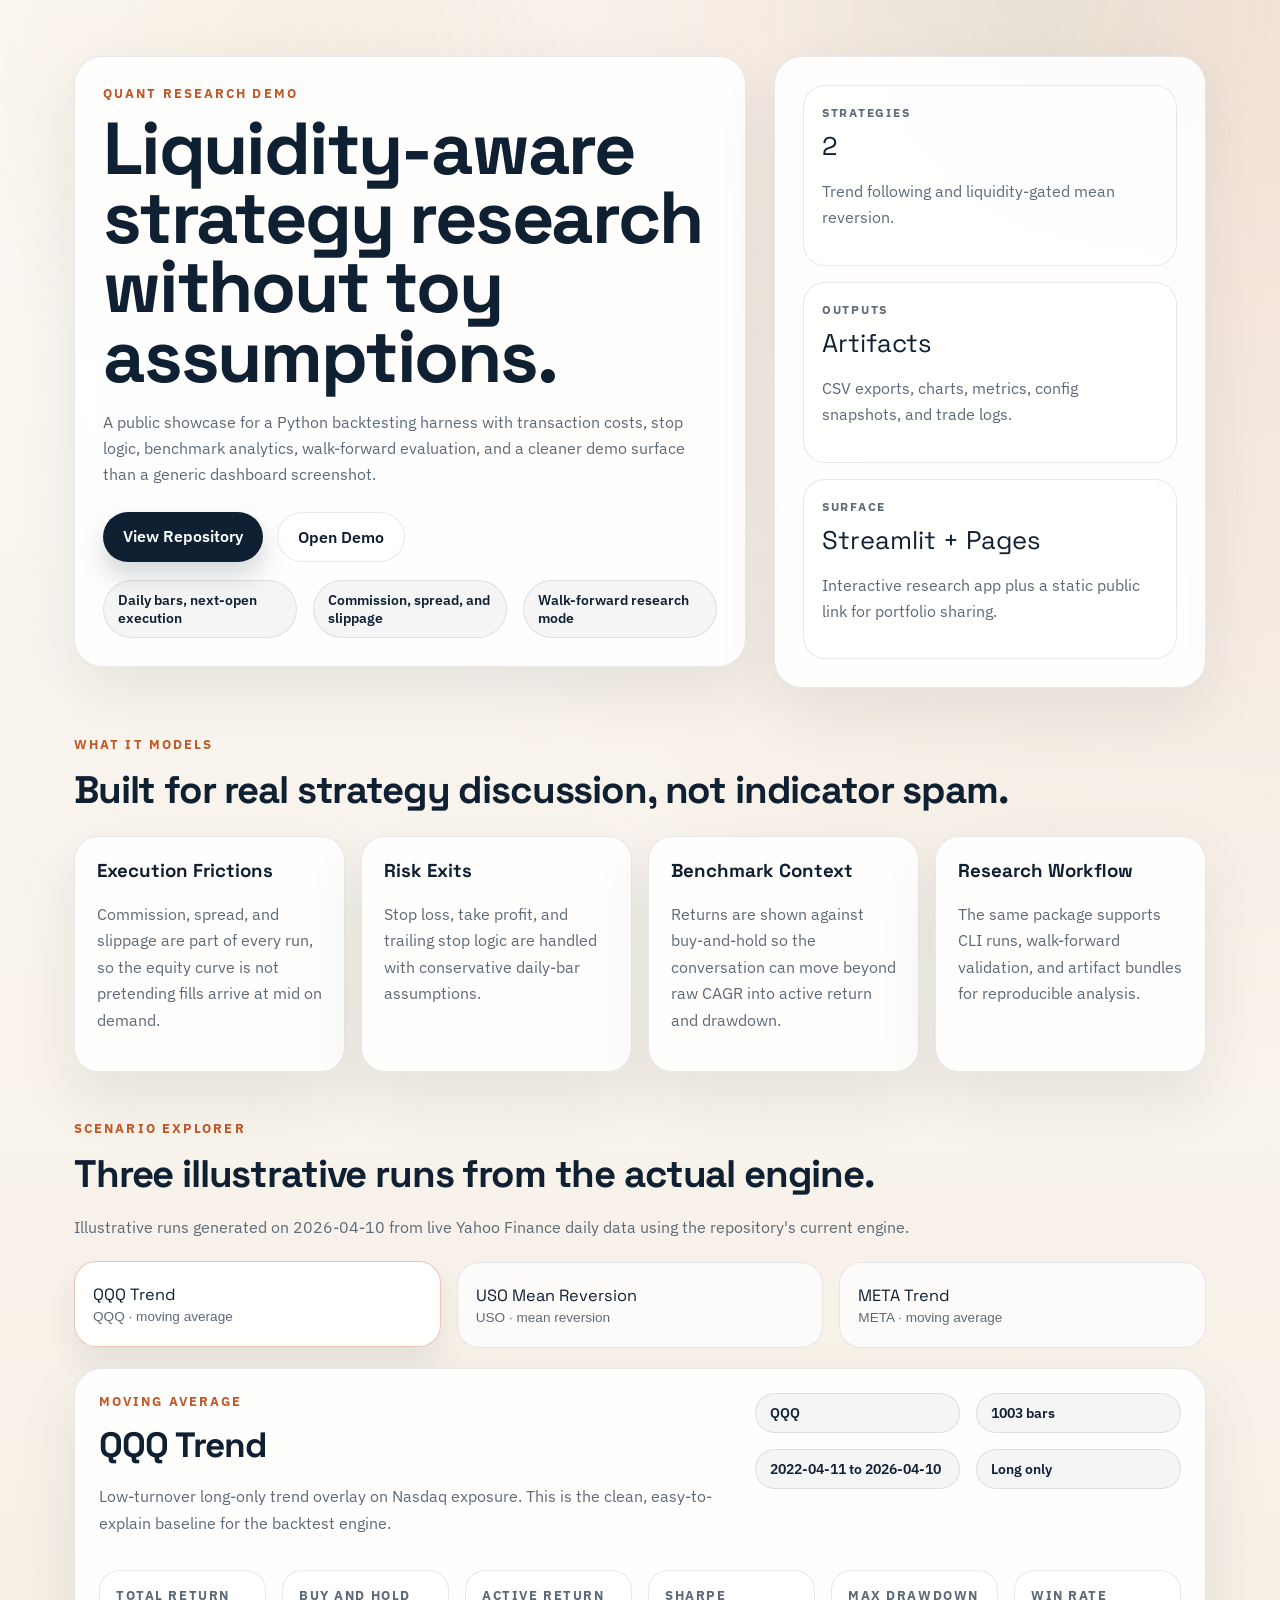
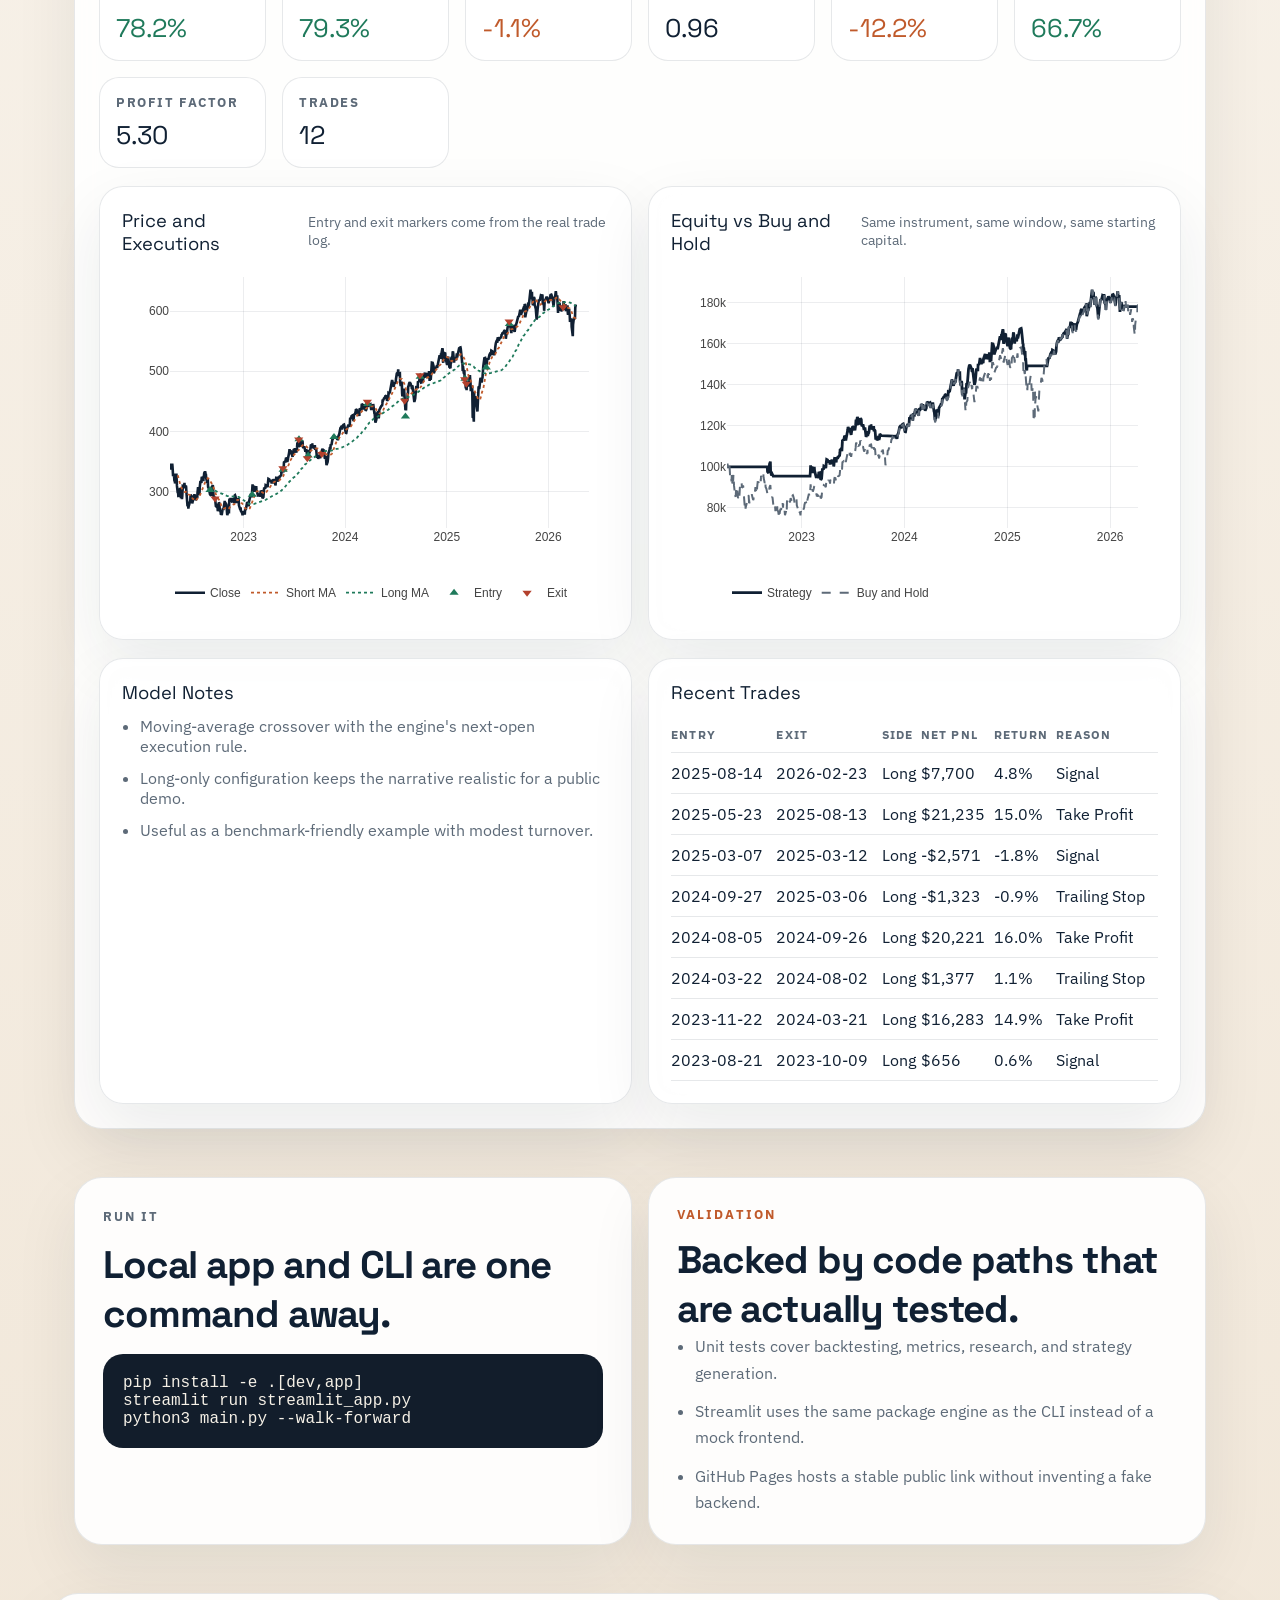
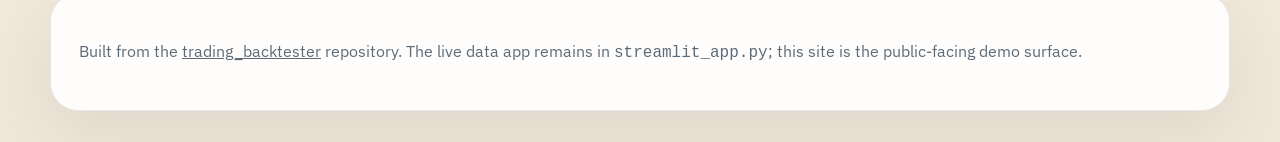
==== site/index.html @ 2414041f "Polish demo surfaces and add Pages site" ====
<!DOCTYPE html>
<html lang="en">
  <head>
    <meta charset="utf-8" />
    <meta name="viewport" content="width=device-width, initial-scale=1" />
    <title>Trading Backtester</title>
    <meta
      name="description"
      content="Liquidity-aware strategy backtesting with realistic frictions, benchmark analytics, and a polished public demo."
    />
    <link rel="preconnect" href="https://fonts.googleapis.com" />
    <link rel="preconnect" href="https://fonts.gstatic.com" crossorigin />
    <link
      href="https://fonts.googleapis.com/css2?family=IBM+Plex+Sans:wght@400;500;600&family=Space+Grotesk:wght@500;700&display=swap"
      rel="stylesheet"
    />
    <link rel="stylesheet" href="./styles.css" />
    <script defer src="https://cdn.plot.ly/plotly-2.35.2.min.js"></script>
    <script defer src="./app.js"></script>
  </head>
  <body>
    <div class="page-glow"></div>
    <header class="shell hero">
      <div class="hero-copy">
        <p class="eyebrow">Quant Research Demo</p>
        <h1>Liquidity-aware strategy research without toy assumptions.</h1>
        <p class="lede">
          A public showcase for a Python backtesting harness with transaction costs,
          stop logic, benchmark analytics, walk-forward evaluation, and a cleaner
          demo surface than a generic dashboard screenshot.
        </p>
        <div class="hero-actions">
          <a
            class="button primary"
            href="https://github.com/astew24/trading_backtester"
            target="_blank"
            rel="noreferrer"
            >View Repository</a
          >
          <a class="button secondary" href="#demo">Open Demo</a>
        </div>
        <div class="signal-strip">
          <span>Daily bars, next-open execution</span>
          <span>Commission, spread, and slippage</span>
          <span>Walk-forward research mode</span>
        </div>
      </div>
      <aside class="hero-panel">
        <div class="stat-tile">
          <div class="stat-label">Strategies</div>
          <div class="stat-value">2</div>
          <p>Trend following and liquidity-gated mean reversion.</p>
        </div>
        <div class="stat-tile">
          <div class="stat-label">Outputs</div>
          <div class="stat-value">Artifacts</div>
          <p>CSV exports, charts, metrics, config snapshots, and trade logs.</p>
        </div>
        <div class="stat-tile">
          <div class="stat-label">Surface</div>
          <div class="stat-value">Streamlit + Pages</div>
          <p>Interactive research app plus a static public link for portfolio sharing.</p>
        </div>
      </aside>
    </header>

    <main class="shell">
      <section class="section">
        <div class="section-head">
          <p class="eyebrow">What It Models</p>
          <h2>Built for real strategy discussion, not indicator spam.</h2>
        </div>
        <div class="feature-grid">
          <article class="feature-card">
            <h3>Execution Frictions</h3>
            <p>
              Commission, spread, and slippage are part of every run, so the equity
              curve is not pretending fills arrive at mid on demand.
            </p>
          </article>
          <article class="feature-card">
            <h3>Risk Exits</h3>
            <p>
              Stop loss, take profit, and trailing stop logic are handled with
              conservative daily-bar assumptions.
            </p>
          </article>
          <article class="feature-card">
            <h3>Benchmark Context</h3>
            <p>
              Returns are shown against buy-and-hold so the conversation can move
              beyond raw CAGR into active return and drawdown.
            </p>
          </article>
          <article class="feature-card">
            <h3>Research Workflow</h3>
            <p>
              The same package supports CLI runs, walk-forward validation, and
              artifact bundles for reproducible analysis.
            </p>
          </article>
        </div>
      </section>

      <section class="section" id="demo">
        <div class="section-head">
          <p class="eyebrow">Scenario Explorer</p>
          <h2>Three illustrative runs from the actual engine.</h2>
          <p class="section-copy" id="generated-at">Loading scenario data...</p>
        </div>

        <div class="scenario-buttons" id="scenario-buttons"></div>

        <div class="scenario-shell">
          <div class="scenario-summary">
            <div>
              <p class="overline" id="scenario-strategy"></p>
              <h3 id="scenario-title"></h3>
              <p id="scenario-description"></p>
            </div>
            <div class="chip-row" id="scenario-chips"></div>
          </div>

          <div class="metrics-grid" id="metrics-grid"></div>

          <div class="chart-grid">
            <div class="chart-card">
              <div class="card-head">
                <span>Price and Executions</span>
                <span class="card-note">Entry and exit markers come from the real trade log.</span>
              </div>
              <div class="chart" id="price-chart"></div>
            </div>
            <div class="chart-card">
              <div class="card-head">
                <span>Equity vs Buy and Hold</span>
                <span class="card-note">Same instrument, same window, same starting capital.</span>
              </div>
              <div class="chart" id="equity-chart"></div>
            </div>
          </div>

          <div class="detail-grid">
            <div class="detail-card">
              <div class="card-head">
                <span>Model Notes</span>
              </div>
              <ul class="bullet-list" id="scenario-bullets"></ul>
            </div>
            <div class="detail-card">
              <div class="card-head">
                <span>Recent Trades</span>
              </div>
              <div class="table-wrap" id="trade-table"></div>
            </div>
          </div>
        </div>
      </section>

      <section class="section stack">
        <div class="code-card">
          <p class="eyebrow">Run It</p>
          <h2>Local app and CLI are one command away.</h2>
          <pre><code>pip install -e .[dev,app]
streamlit run streamlit_app.py
python3 main.py --walk-forward</code></pre>
        </div>
        <div class="validation-card">
          <p class="eyebrow">Validation</p>
          <h2>Backed by code paths that are actually tested.</h2>
          <ul class="bullet-list">
            <li>Unit tests cover backtesting, metrics, research, and strategy generation.</li>
            <li>Streamlit uses the same package engine as the CLI instead of a mock frontend.</li>
            <li>GitHub Pages hosts a stable public link without inventing a fake backend.</li>
          </ul>
        </div>
      </section>
    </main>

    <footer class="shell footer">
      <p>
        Built from the <a href="https://github.com/astew24/trading_backtester">trading_backtester</a>
        repository. The live data app remains in <code>streamlit_app.py</code>; this site
        is the public-facing demo surface.
      </p>
    </footer>
  </body>
</html>
---- site/styles.css ----
:root {
  --bg: #fbf8f3;
  --bg-strong: #f1e7d9;
  --surface: rgba(255, 255, 255, 0.9);
  --surface-strong: #ffffff;
  --ink: #102033;
  --muted: #5d6a78;
  --line: rgba(16, 32, 51, 0.1);
  --accent: #c05a2b;
  --accent-soft: rgba(192, 90, 43, 0.12);
  --green: #1f7a5b;
  --gold: #b88b2e;
  --shadow: 0 24px 64px rgba(16, 32, 51, 0.08);
}

* {
  box-sizing: border-box;
}

html {
  scroll-behavior: smooth;
}

body {
  background:
    radial-gradient(circle at top right, rgba(192, 90, 43, 0.14), transparent 30%),
    linear-gradient(180deg, var(--bg) 0%, var(--bg-strong) 100%);
  color: var(--ink);
  font-family: "IBM Plex Sans", sans-serif;
  margin: 0;
  min-height: 100vh;
}

a {
  color: inherit;
}

code,
pre {
  font-family: "IBM Plex Mono", "SFMono-Regular", Consolas, monospace;
}

.page-glow {
  inset: 0;
  pointer-events: none;
  position: fixed;
  background:
    radial-gradient(circle at 20% 10%, rgba(184, 139, 46, 0.08), transparent 25%),
    radial-gradient(circle at 80% 0%, rgba(31, 122, 91, 0.06), transparent 20%);
}

.shell {
  margin: 0 auto;
  max-width: 1180px;
  padding: 0 24px;
  position: relative;
}

.hero {
  align-items: start;
  display: grid;
  gap: 28px;
  grid-template-columns: minmax(0, 1.4fr) minmax(300px, 0.9fr);
  padding-top: 56px;
}

.hero-copy,
.hero-panel,
.scenario-shell,
.code-card,
.validation-card,
.footer,
.feature-card,
.chart-card,
.detail-card {
  backdrop-filter: blur(14px);
  background: var(--surface);
  border: 1px solid var(--line);
  box-shadow: var(--shadow);
}

.hero-copy,
.hero-panel,
.scenario-shell,
.code-card,
.validation-card,
.footer {
  border-radius: 28px;
  padding: 28px;
}

.hero-copy h1,
.section h2,
.scenario-summary h3,
.code-card h2,
.validation-card h2 {
  font-family: "Space Grotesk", sans-serif;
  letter-spacing: -0.03em;
  margin: 0;
}

.hero-copy h1 {
  font-size: clamp(2.6rem, 6vw, 4.6rem);
  line-height: 0.94;
  margin-bottom: 18px;
}

.eyebrow,
.overline {
  color: var(--accent);
  font-size: 0.82rem;
  font-weight: 700;
  letter-spacing: 0.16em;
  margin: 0 0 12px;
  text-transform: uppercase;
}

.lede,
.section-copy,
#scenario-description,
.hero-panel p,
.feature-card p,
.validation-card li,
.code-card p,
.footer p {
  color: var(--muted);
  line-height: 1.65;
}

.hero-actions {
  display: flex;
  flex-wrap: wrap;
  gap: 14px;
  margin: 24px 0 18px;
}

.button {
  border-radius: 999px;
  display: inline-flex;
  font-weight: 600;
  padding: 14px 20px;
  text-decoration: none;
  transition:
    transform 180ms ease,
    box-shadow 180ms ease,
    background 180ms ease;
}

.button:hover {
  transform: translateY(-1px);
}

.button.primary {
  background: var(--ink);
  box-shadow: 0 14px 26px rgba(16, 32, 51, 0.18);
  color: #fff;
}

.button.secondary {
  background: rgba(255, 255, 255, 0.7);
  border: 1px solid var(--line);
}

.signal-strip,
.chip-row,
.scenario-buttons,
.metrics-grid,
.feature-grid,
.chart-grid,
.detail-grid,
.stack {
  display: grid;
  gap: 16px;
}

.signal-strip {
  grid-template-columns: repeat(auto-fit, minmax(180px, 1fr));
  margin-top: 14px;
}

.signal-strip span,
.chip {
  background: rgba(16, 32, 51, 0.04);
  border: 1px solid var(--line);
  border-radius: 999px;
  display: inline-flex;
  font-size: 0.88rem;
  font-weight: 600;
  padding: 10px 14px;
}

.hero-panel {
  display: grid;
  gap: 16px;
}

.stat-tile {
  background: rgba(255, 255, 255, 0.65);
  border: 1px solid var(--line);
  border-radius: 22px;
  padding: 18px;
}

.stat-label {
  color: var(--muted);
  font-size: 0.78rem;
  font-weight: 700;
  letter-spacing: 0.14em;
  margin-bottom: 10px;
  text-transform: uppercase;
}

.stat-value {
  font-family: "Space Grotesk", sans-serif;
  font-size: 1.6rem;
  margin-bottom: 8px;
}

.section {
  padding: 48px 0 0;
}

.section-head {
  margin-bottom: 22px;
}

.section h2 {
  font-size: clamp(1.8rem, 3vw, 2.7rem);
}

.feature-grid {
  grid-template-columns: repeat(auto-fit, minmax(220px, 1fr));
}

.feature-card,
.chart-card,
.detail-card {
  border-radius: 24px;
  padding: 22px;
}

.feature-card h3 {
  font-family: "Space Grotesk", sans-serif;
  margin-top: 0;
}

.scenario-buttons {
  grid-template-columns: repeat(auto-fit, minmax(180px, 1fr));
  margin-bottom: 20px;
}

.scenario-button {
  background: rgba(255, 255, 255, 0.72);
  border: 1px solid var(--line);
  border-radius: 22px;
  color: var(--ink);
  cursor: pointer;
  min-height: 86px;
  padding: 16px 18px;
  text-align: left;
  transition:
    transform 180ms ease,
    border-color 180ms ease,
    box-shadow 180ms ease,
    background 180ms ease;
}

.scenario-button:hover,
.scenario-button.active {
  background: rgba(255, 255, 255, 0.96);
  border-color: rgba(192, 90, 43, 0.34);
  box-shadow: 0 16px 32px rgba(16, 32, 51, 0.08);
  transform: translateY(-1px);
}

.scenario-button .label {
  display: block;
  font-family: "Space Grotesk", sans-serif;
  font-size: 1.02rem;
  margin-bottom: 4px;
}

.scenario-button .meta {
  color: var(--muted);
  font-size: 0.85rem;
}

.scenario-shell {
  padding: 24px;
}

.scenario-summary {
  align-items: start;
  display: grid;
  gap: 18px;
  grid-template-columns: minmax(0, 1.2fr) minmax(220px, 0.8fr);
  margin-bottom: 18px;
}

.scenario-summary h3 {
  font-size: clamp(1.5rem, 3vw, 2.2rem);
}

.chip-row {
  grid-template-columns: repeat(auto-fit, minmax(150px, 1fr));
}

.metrics-grid {
  grid-template-columns: repeat(auto-fit, minmax(150px, 1fr));
  margin-bottom: 18px;
}

.metric-card {
  background: rgba(255, 255, 255, 0.74);
  border: 1px solid var(--line);
  border-radius: 20px;
  padding: 16px;
}

.metric-label {
  color: var(--muted);
  font-size: 0.82rem;
  font-weight: 700;
  letter-spacing: 0.12em;
  margin-bottom: 8px;
  text-transform: uppercase;
}

.metric-value {
  font-family: "Space Grotesk", sans-serif;
  font-size: 1.6rem;
}

.metric-positive {
  color: var(--green);
}

.metric-negative {
  color: var(--accent);
}

.chart-grid {
  grid-template-columns: repeat(auto-fit, minmax(320px, 1fr));
  margin-bottom: 18px;
}

.chart-card {
  min-height: 430px;
}

.card-head {
  align-items: baseline;
  display: flex;
  gap: 12px;
  justify-content: space-between;
  margin-bottom: 12px;
}

.card-head span:first-child {
  font-family: "Space Grotesk", sans-serif;
  font-size: 1.15rem;
}

.card-note {
  color: var(--muted);
  font-size: 0.86rem;
}

.chart {
  height: 350px;
}

.detail-grid {
  grid-template-columns: repeat(auto-fit, minmax(280px, 1fr));
}

.bullet-list {
  color: var(--muted);
  margin: 0;
  padding-left: 18px;
}

.bullet-list li + li {
  margin-top: 12px;
}

.table-wrap {
  overflow-x: auto;
}

table {
  border-collapse: collapse;
  width: 100%;
}

th,
td {
  border-bottom: 1px solid var(--line);
  padding: 10px 0;
  text-align: left;
}

th {
  color: var(--muted);
  font-size: 0.78rem;
  letter-spacing: 0.1em;
  text-transform: uppercase;
}

.stack {
  grid-template-columns: repeat(auto-fit, minmax(320px, 1fr));
}

.code-card pre {
  background: #121d2b;
  border-radius: 20px;
  color: #f5f0e6;
  overflow-x: auto;
  padding: 20px;
}

.footer {
  margin: 48px auto 32px;
}

@media (max-width: 920px) {
  .hero,
  .scenario-summary {
    grid-template-columns: 1fr;
  }

  .card-head {
    align-items: start;
    flex-direction: column;
  }
}

@media (max-width: 640px) {
  .shell {
    padding: 0 16px;
  }

  .hero {
    padding-top: 28px;
  }

  .hero-copy,
  .hero-panel,
  .scenario-shell,
  .code-card,
  .validation-card,
  .footer {
    padding: 22px;
  }
}
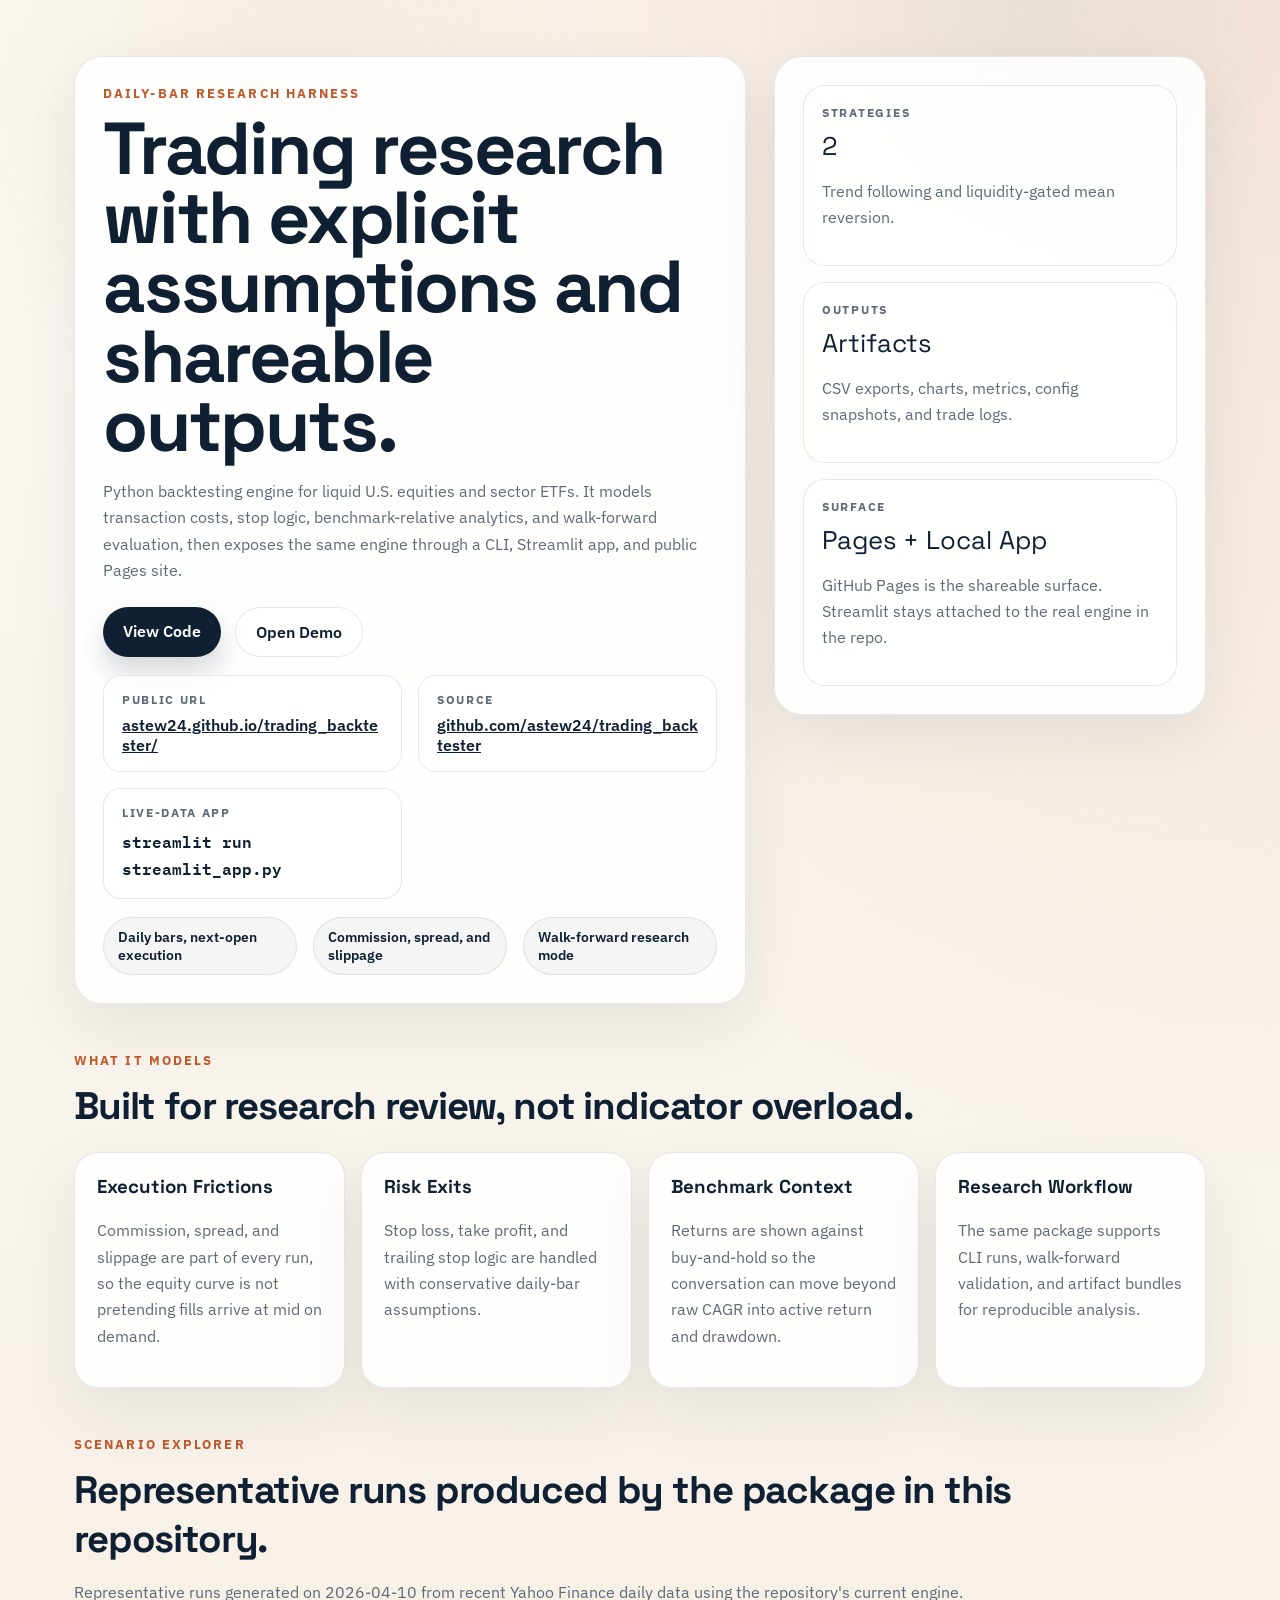
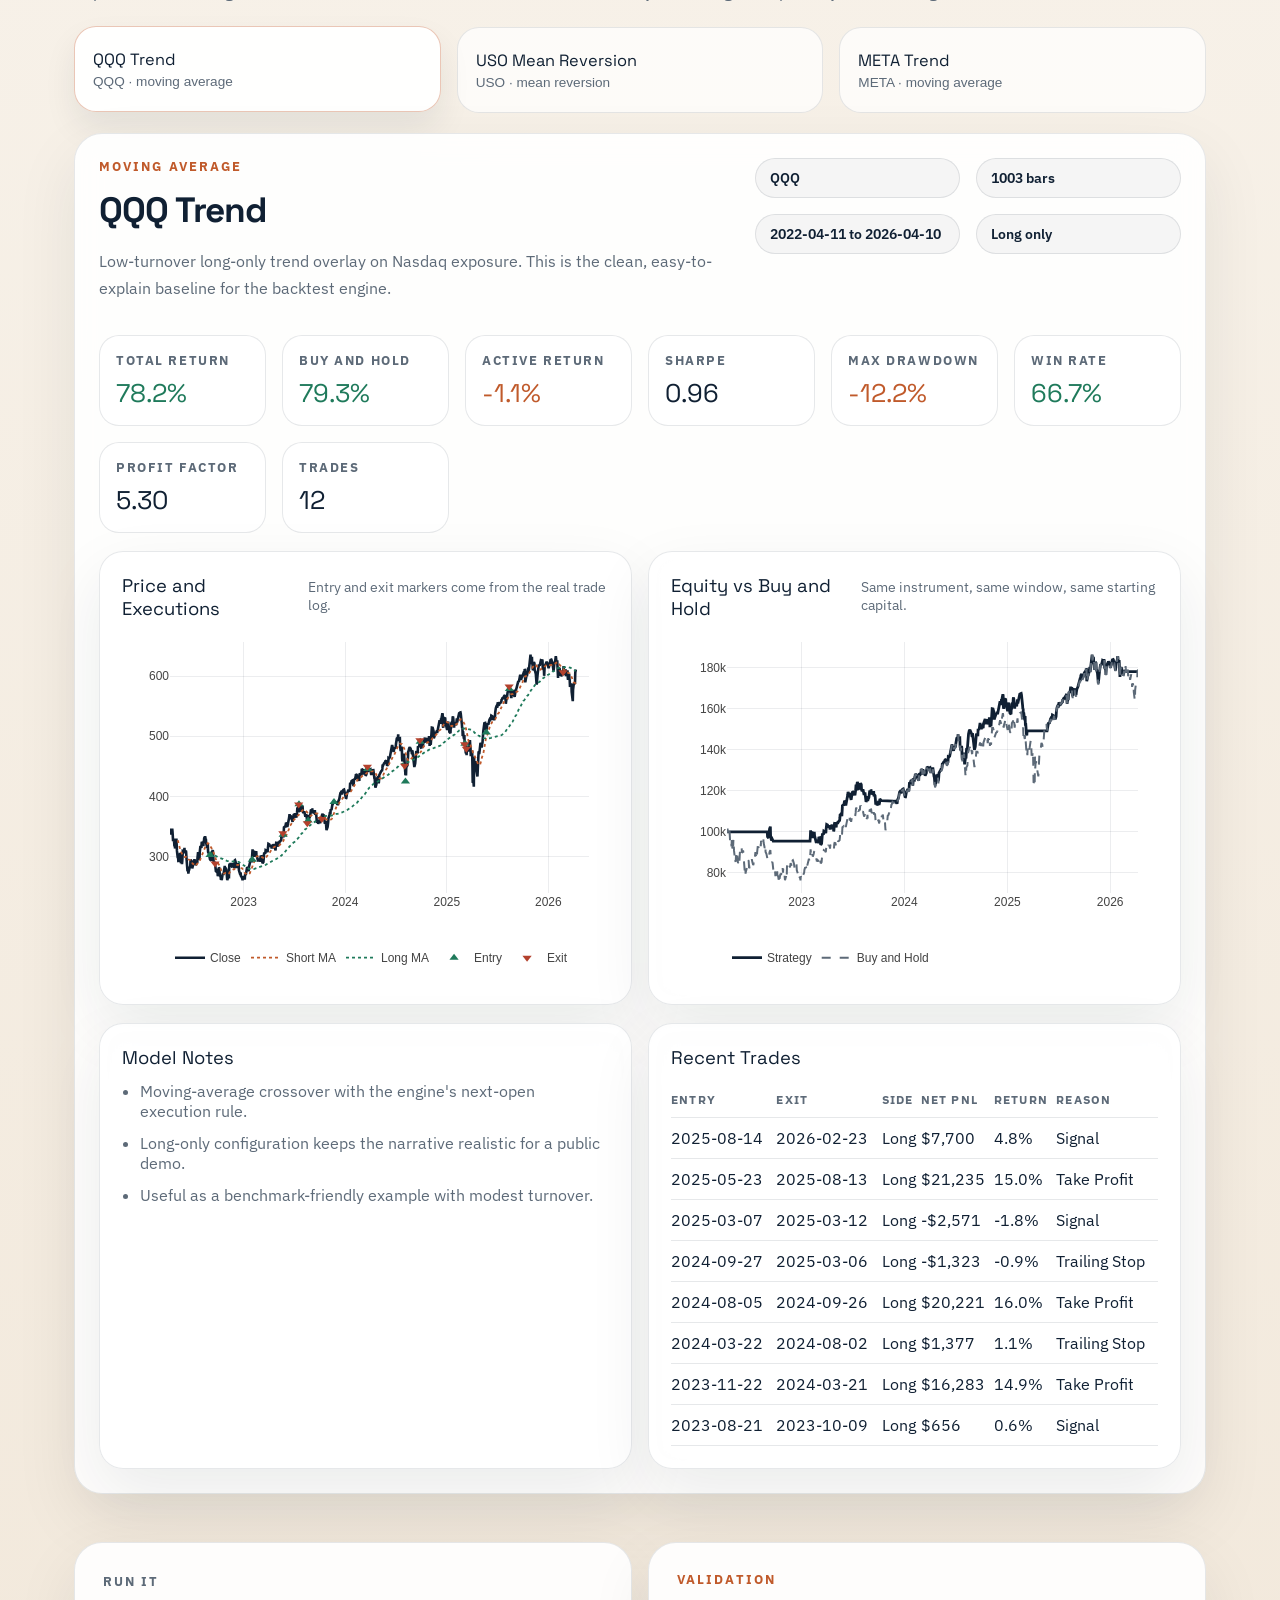
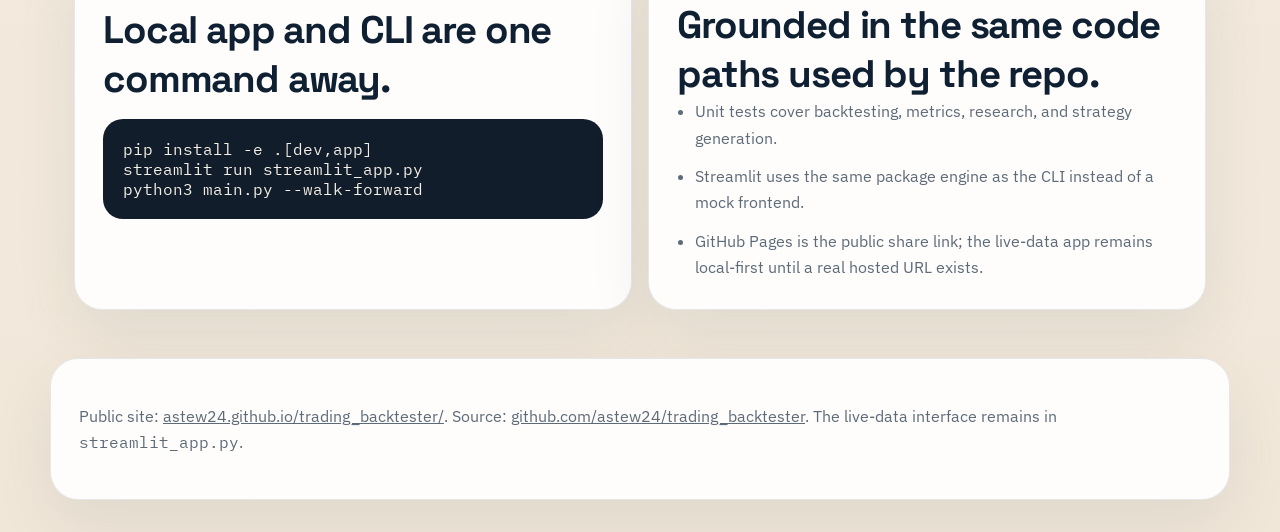
==== commit 06966c44: "Clarify live links and harden public site copy" ====
--- a/site/index.html
+++ b/site/index.html
@@ -3,15 +3,27 @@
   <head>
     <meta charset="utf-8" />
     <meta name="viewport" content="width=device-width, initial-scale=1" />
-    <title>Trading Backtester</title>
+    <title>Trading Backtester | Daily-Bar Strategy Research</title>
     <meta
       name="description"
-      content="Liquidity-aware strategy backtesting with realistic frictions, benchmark analytics, and a polished public demo."
-    />
+      content="Daily-bar equity strategy research with realistic trading frictions, benchmark analytics, and walk-forward validation."
+    />
+    <meta name="theme-color" content="#fbf8f3" />
+    <link rel="canonical" href="https://astew24.github.io/trading_backtester/" />
+    <meta property="og:title" content="Trading Backtester" />
+    <meta
+      property="og:description"
+      content="Daily-bar equity strategy research with realistic trading frictions, benchmark analytics, and walk-forward validation."
+    />
+    <meta
+      property="og:url"
+      content="https://astew24.github.io/trading_backtester/"
+    />
+    <meta property="og:type" content="website" />
     <link rel="preconnect" href="https://fonts.googleapis.com" />
     <link rel="preconnect" href="https://fonts.gstatic.com" crossorigin />
     <link
-      href="https://fonts.googleapis.com/css2?family=IBM+Plex+Sans:wght@400;500;600&family=Space+Grotesk:wght@500;700&display=swap"
+      href="https://fonts.googleapis.com/css2?family=IBM+Plex+Mono:wght@400;500&family=IBM+Plex+Sans:wght@400;500;600&family=Space+Grotesk:wght@500;700&display=swap"
       rel="stylesheet"
     />
     <link rel="stylesheet" href="./styles.css" />
@@ -22,12 +34,13 @@
     <div class="page-glow"></div>
     <header class="shell hero">
       <div class="hero-copy">
-        <p class="eyebrow">Quant Research Demo</p>
-        <h1>Liquidity-aware strategy research without toy assumptions.</h1>
+        <p class="eyebrow">Daily-Bar Research Harness</p>
+        <h1>Trading research with explicit assumptions and shareable outputs.</h1>
         <p class="lede">
-          A public showcase for a Python backtesting harness with transaction costs,
-          stop logic, benchmark analytics, walk-forward evaluation, and a cleaner
-          demo surface than a generic dashboard screenshot.
+          Python backtesting engine for liquid U.S. equities and sector ETFs. It
+          models transaction costs, stop logic, benchmark-relative analytics, and
+          walk-forward evaluation, then exposes the same engine through a CLI,
+          Streamlit app, and public Pages site.
         </p>
         <div class="hero-actions">
           <a
@@ -35,9 +48,33 @@
             href="https://github.com/astew24/trading_backtester"
             target="_blank"
             rel="noreferrer"
-            >View Repository</a
+            >View Code</a
           >
           <a class="button secondary" href="#demo">Open Demo</a>
+        </div>
+        <div class="resource-grid">
+          <div class="resource-card">
+            <span class="resource-label">Public URL</span>
+            <a
+              href="https://astew24.github.io/trading_backtester/"
+              target="_blank"
+              rel="noreferrer"
+              >astew24.github.io/trading_backtester/</a
+            >
+          </div>
+          <div class="resource-card">
+            <span class="resource-label">Source</span>
+            <a
+              href="https://github.com/astew24/trading_backtester"
+              target="_blank"
+              rel="noreferrer"
+              >github.com/astew24/trading_backtester</a
+            >
+          </div>
+          <div class="resource-card">
+            <span class="resource-label">Live-Data App</span>
+            <code>streamlit run streamlit_app.py</code>
+          </div>
         </div>
         <div class="signal-strip">
           <span>Daily bars, next-open execution</span>
@@ -58,8 +95,8 @@
         </div>
         <div class="stat-tile">
           <div class="stat-label">Surface</div>
-          <div class="stat-value">Streamlit + Pages</div>
-          <p>Interactive research app plus a static public link for portfolio sharing.</p>
+          <div class="stat-value">Pages + Local App</div>
+          <p>GitHub Pages is the shareable surface. Streamlit stays attached to the real engine in the repo.</p>
         </div>
       </aside>
     </header>
@@ -68,7 +105,7 @@
       <section class="section">
         <div class="section-head">
           <p class="eyebrow">What It Models</p>
-          <h2>Built for real strategy discussion, not indicator spam.</h2>
+          <h2>Built for research review, not indicator overload.</h2>
         </div>
         <div class="feature-grid">
           <article class="feature-card">
@@ -105,7 +142,7 @@
       <section class="section" id="demo">
         <div class="section-head">
           <p class="eyebrow">Scenario Explorer</p>
-          <h2>Three illustrative runs from the actual engine.</h2>
+          <h2>Representative runs produced by the package in this repository.</h2>
           <p class="section-copy" id="generated-at">Loading scenario data...</p>
         </div>
 
@@ -167,11 +204,11 @@
         </div>
         <div class="validation-card">
           <p class="eyebrow">Validation</p>
-          <h2>Backed by code paths that are actually tested.</h2>
+          <h2>Grounded in the same code paths used by the repo.</h2>
           <ul class="bullet-list">
             <li>Unit tests cover backtesting, metrics, research, and strategy generation.</li>
             <li>Streamlit uses the same package engine as the CLI instead of a mock frontend.</li>
-            <li>GitHub Pages hosts a stable public link without inventing a fake backend.</li>
+            <li>GitHub Pages is the public share link; the live-data app remains local-first until a real hosted URL exists.</li>
           </ul>
         </div>
       </section>
@@ -179,9 +216,11 @@
 
     <footer class="shell footer">
       <p>
-        Built from the <a href="https://github.com/astew24/trading_backtester">trading_backtester</a>
-        repository. The live data app remains in <code>streamlit_app.py</code>; this site
-        is the public-facing demo surface.
+        Public site:
+        <a href="https://astew24.github.io/trading_backtester/">astew24.github.io/trading_backtester/</a>.
+        Source:
+        <a href="https://github.com/astew24/trading_backtester">github.com/astew24/trading_backtester</a>.
+        The live-data interface remains in <code>streamlit_app.py</code>.
       </p>
     </footer>
   </body>
--- a/site/styles.css
+++ b/site/styles.css
@@ -134,6 +134,37 @@
   margin: 24px 0 18px;
 }
 
+.resource-grid {
+  display: grid;
+  gap: 16px;
+  grid-template-columns: repeat(auto-fit, minmax(220px, 1fr));
+  margin-bottom: 18px;
+}
+
+.resource-card {
+  background: rgba(255, 255, 255, 0.66);
+  border: 1px solid var(--line);
+  border-radius: 18px;
+  display: grid;
+  gap: 8px;
+  min-height: 94px;
+  padding: 16px 18px;
+}
+
+.resource-card a,
+.resource-card code {
+  font-weight: 600;
+  overflow-wrap: anywhere;
+}
+
+.resource-label {
+  color: var(--muted);
+  font-size: 0.74rem;
+  font-weight: 700;
+  letter-spacing: 0.14em;
+  text-transform: uppercase;
+}
+
 .button {
   border-radius: 999px;
   display: inline-flex;
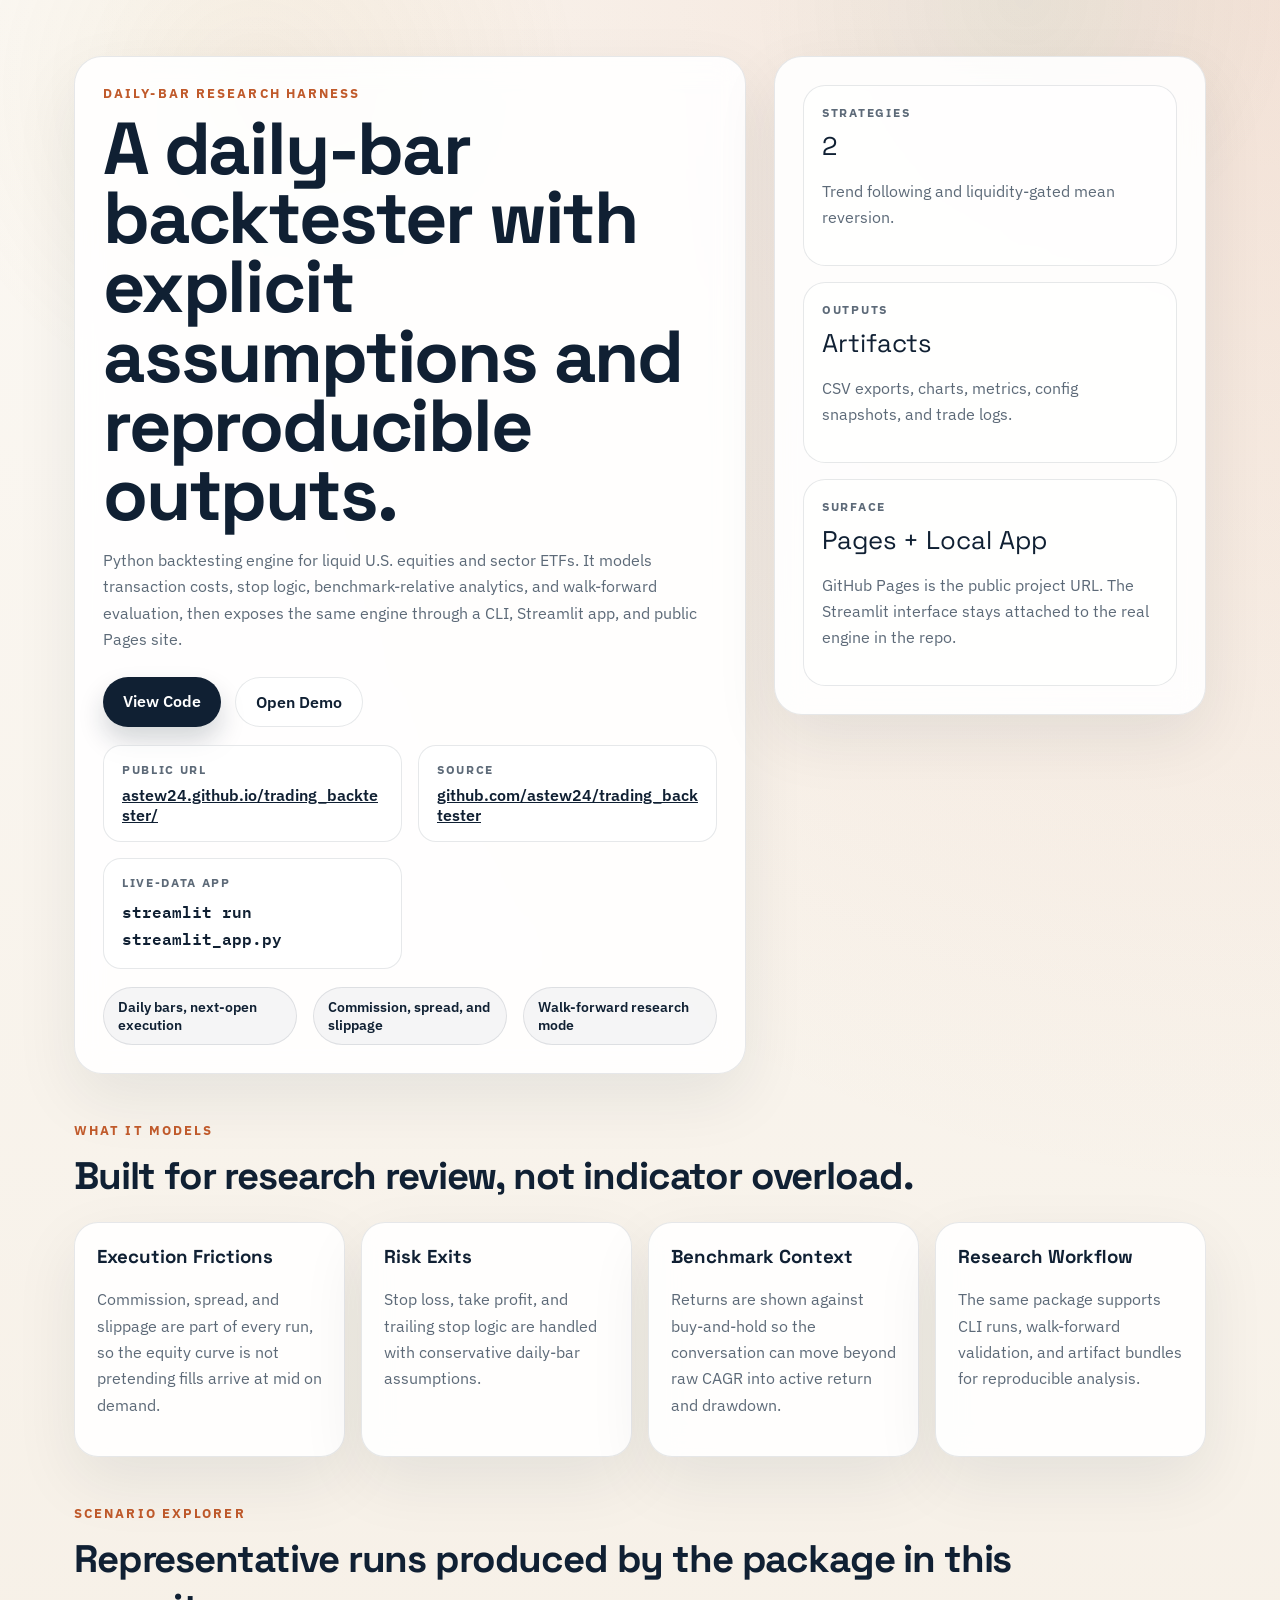
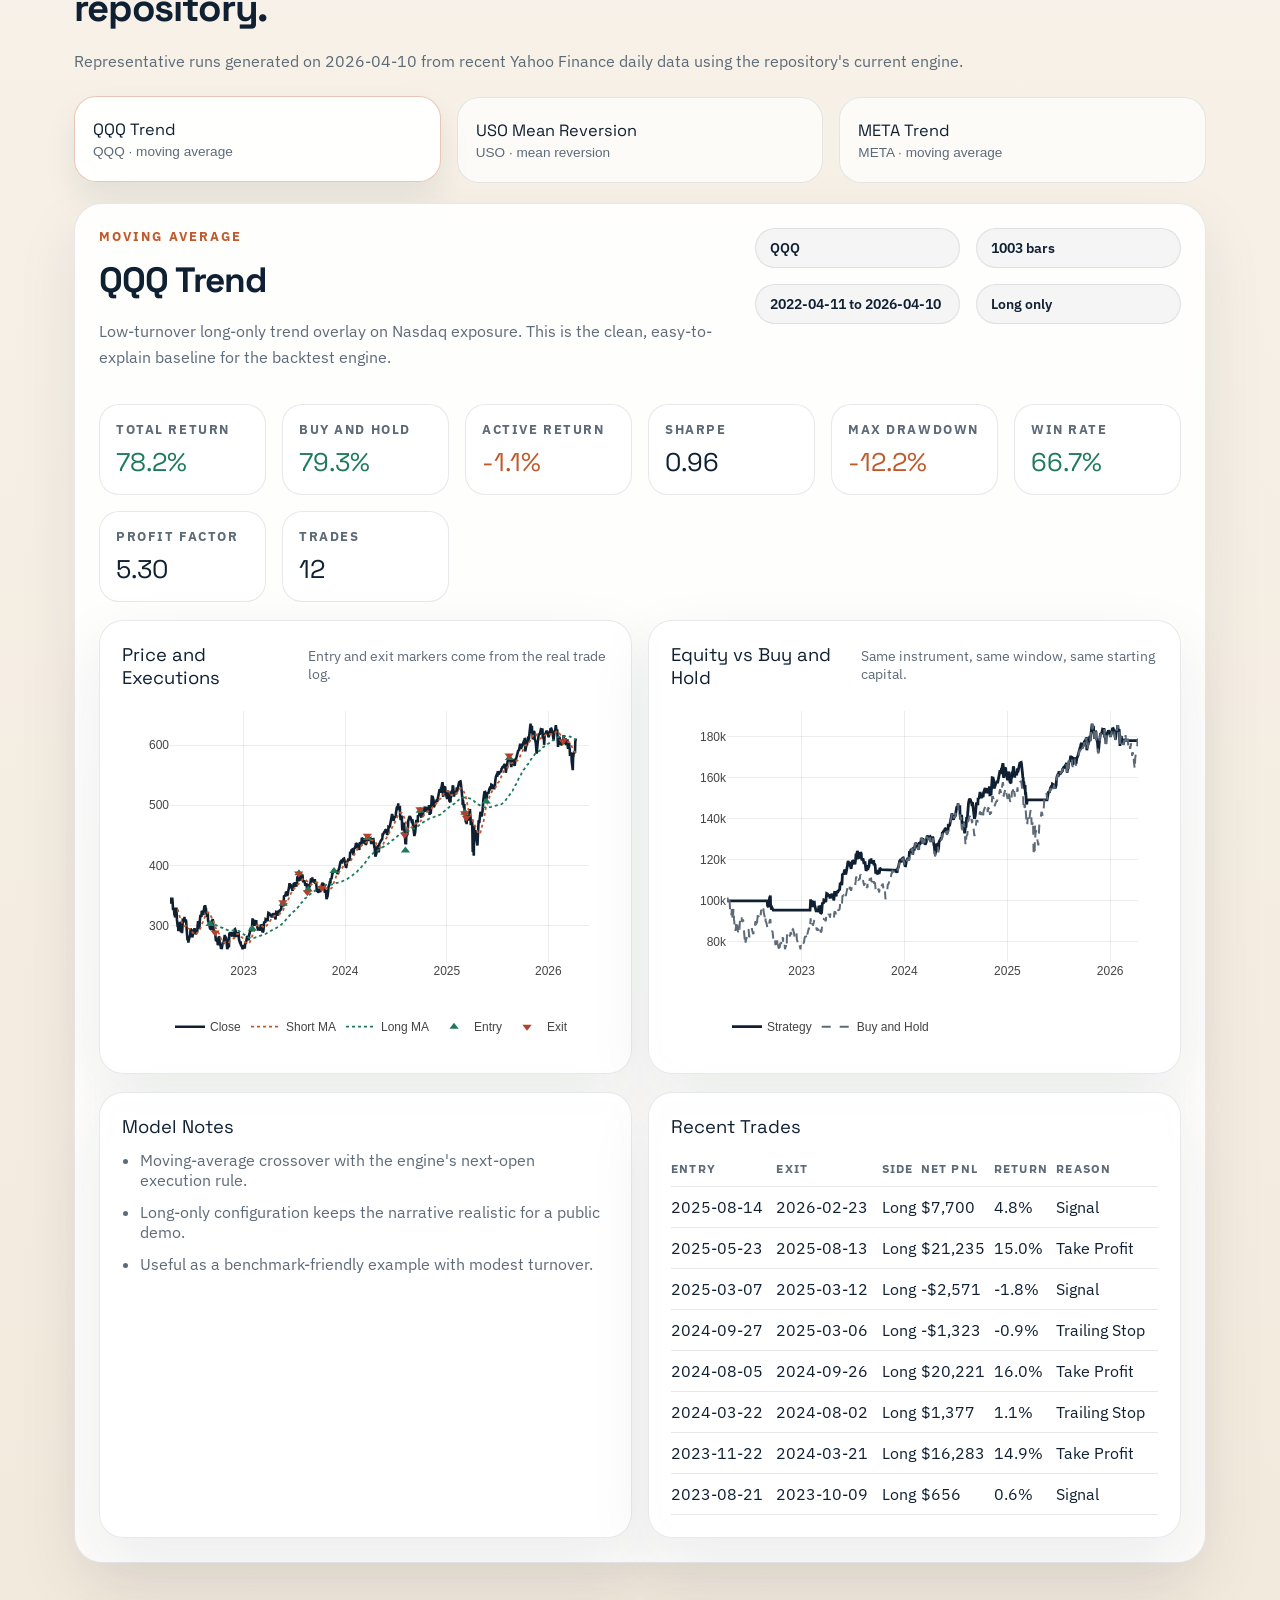
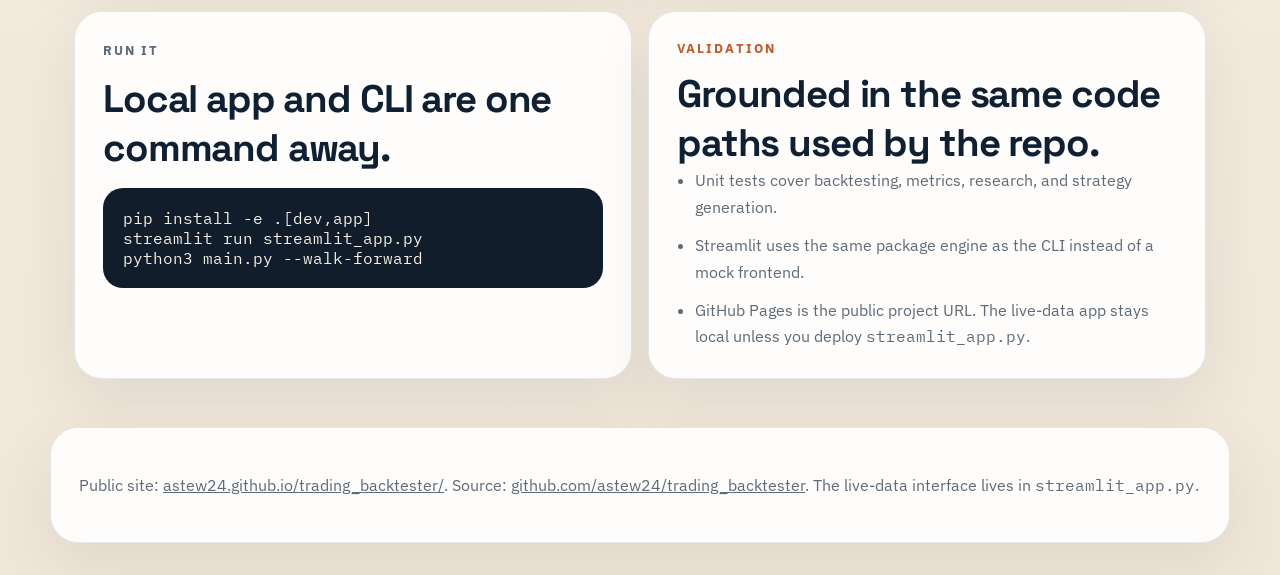
==== commit 03db01cf: "Tighten README and site wording" ====
--- a/site/index.html
+++ b/site/index.html
@@ -35,7 +35,7 @@
     <header class="shell hero">
       <div class="hero-copy">
         <p class="eyebrow">Daily-Bar Research Harness</p>
-        <h1>Trading research with explicit assumptions and shareable outputs.</h1>
+        <h1>A daily-bar backtester with explicit assumptions and reproducible outputs.</h1>
         <p class="lede">
           Python backtesting engine for liquid U.S. equities and sector ETFs. It
           models transaction costs, stop logic, benchmark-relative analytics, and
@@ -96,7 +96,7 @@
         <div class="stat-tile">
           <div class="stat-label">Surface</div>
           <div class="stat-value">Pages + Local App</div>
-          <p>GitHub Pages is the shareable surface. Streamlit stays attached to the real engine in the repo.</p>
+          <p>GitHub Pages is the public project URL. The Streamlit interface stays attached to the real engine in the repo.</p>
         </div>
       </aside>
     </header>
@@ -208,7 +208,7 @@
           <ul class="bullet-list">
             <li>Unit tests cover backtesting, metrics, research, and strategy generation.</li>
             <li>Streamlit uses the same package engine as the CLI instead of a mock frontend.</li>
-            <li>GitHub Pages is the public share link; the live-data app remains local-first until a real hosted URL exists.</li>
+            <li>GitHub Pages is the public project URL. The live-data app stays local unless you deploy <code>streamlit_app.py</code>.</li>
           </ul>
         </div>
       </section>
@@ -220,7 +220,7 @@
         <a href="https://astew24.github.io/trading_backtester/">astew24.github.io/trading_backtester/</a>.
         Source:
         <a href="https://github.com/astew24/trading_backtester">github.com/astew24/trading_backtester</a>.
-        The live-data interface remains in <code>streamlit_app.py</code>.
+        The live-data interface lives in <code>streamlit_app.py</code>.
       </p>
     </footer>
   </body>
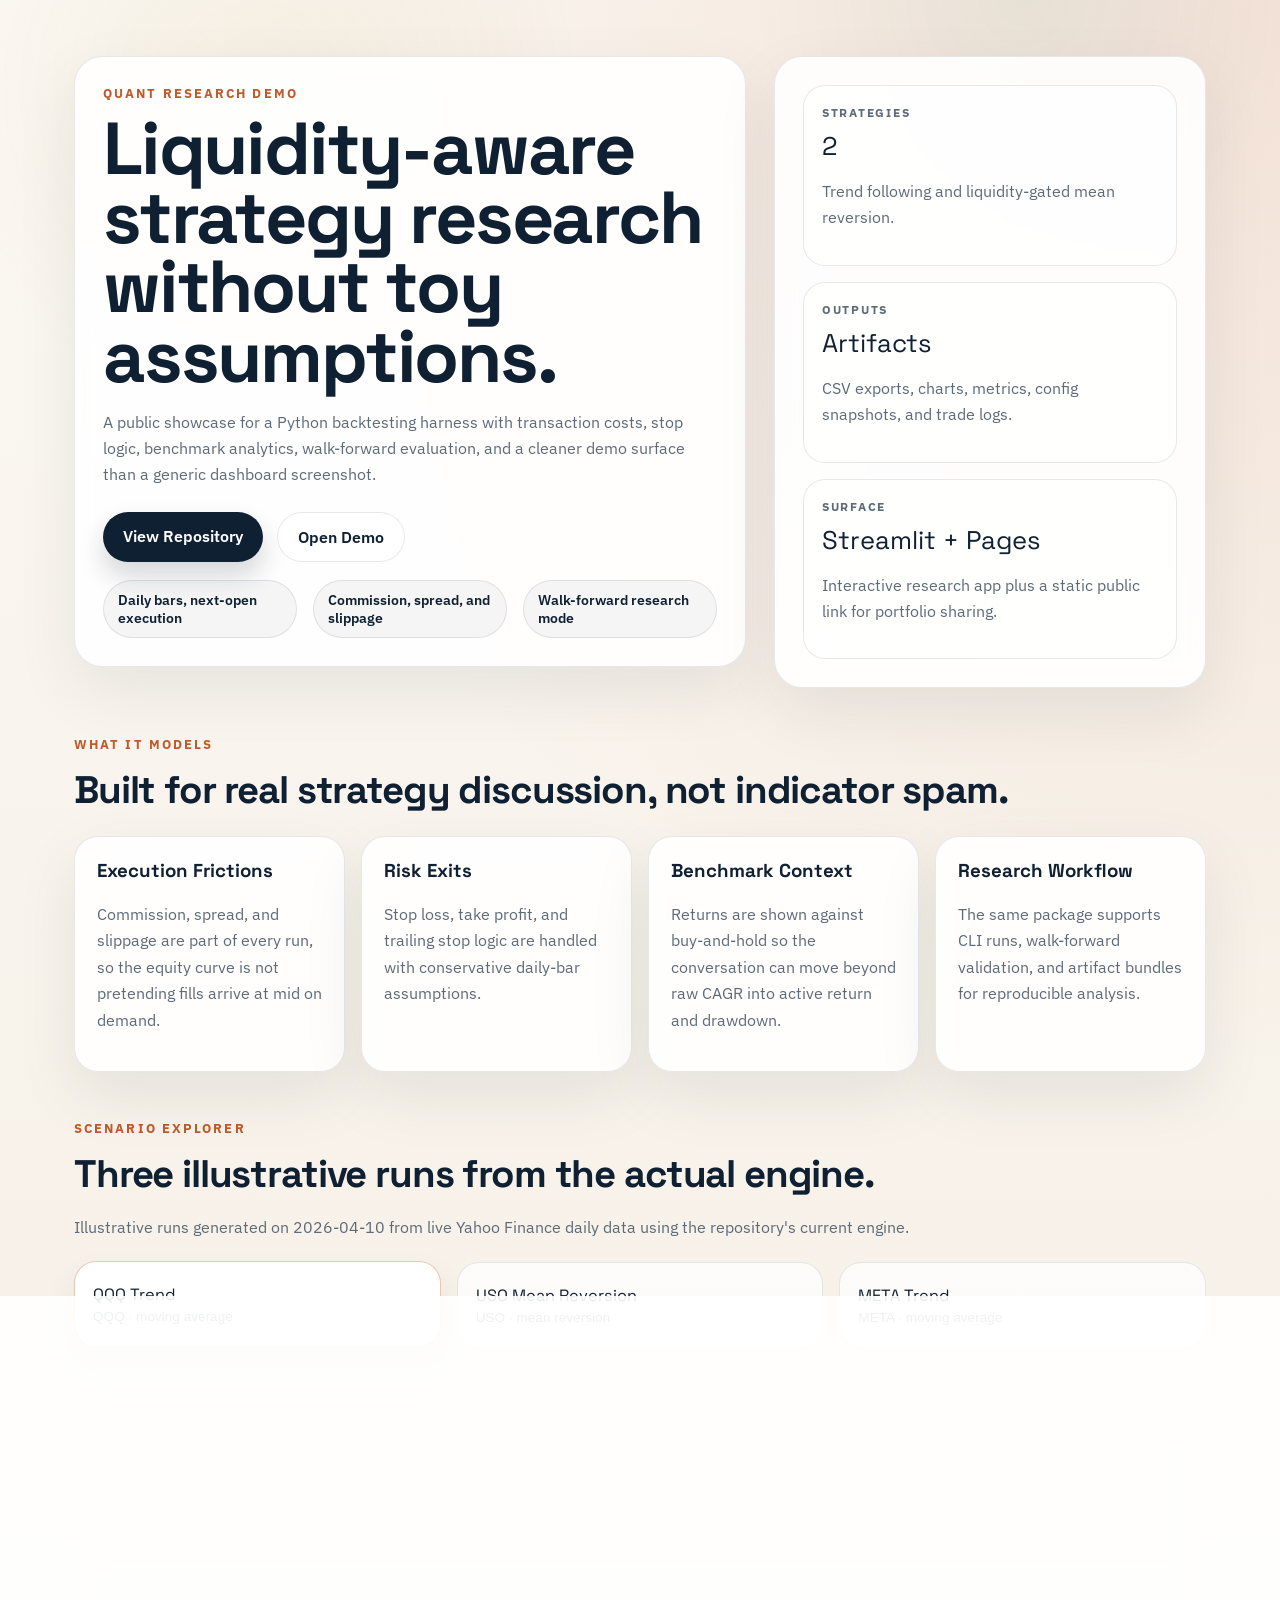
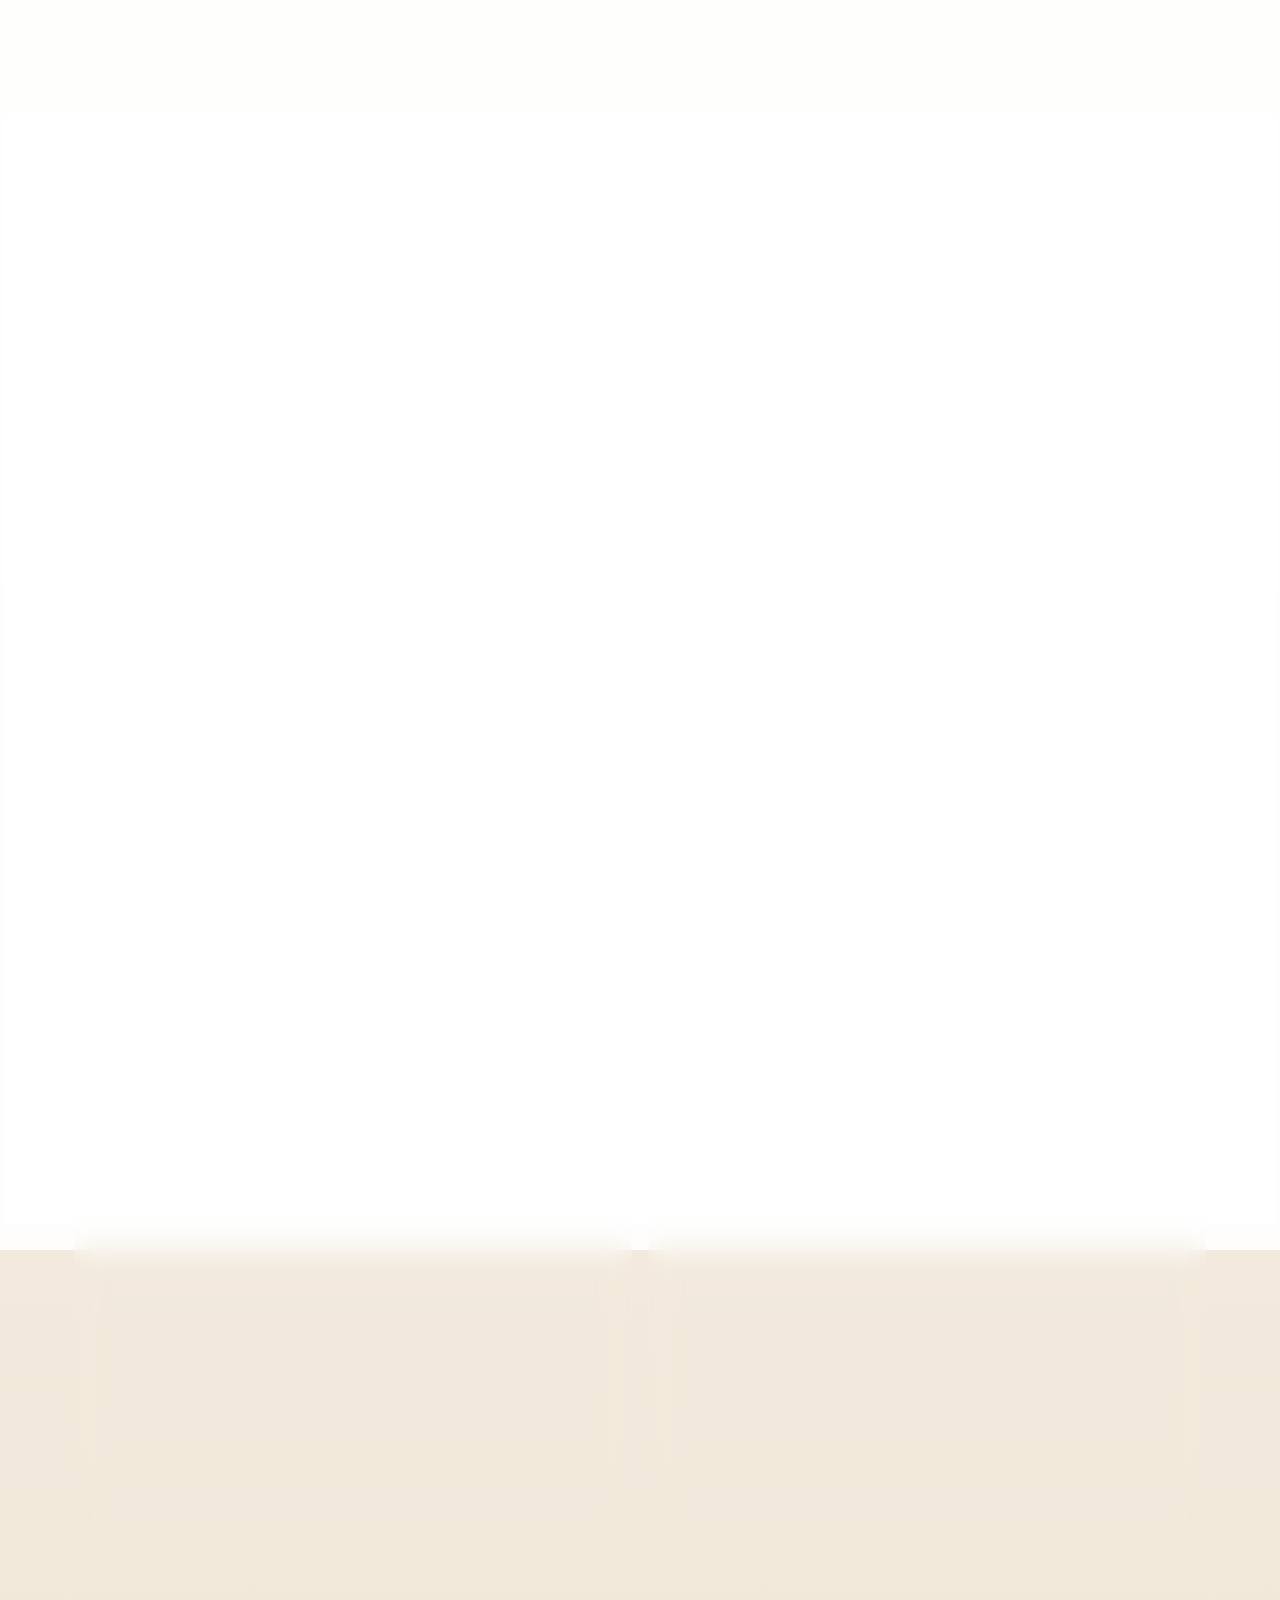
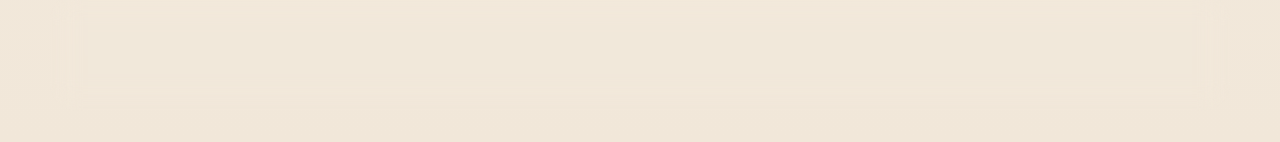
==== commit 3abcf0bd: "keep remote docs, merge" ====
--- a/site/index.html
+++ b/site/index.html
@@ -3,27 +3,15 @@
   <head>
     <meta charset="utf-8" />
     <meta name="viewport" content="width=device-width, initial-scale=1" />
-    <title>Trading Backtester | Daily-Bar Strategy Research</title>
+    <title>Trading Backtester</title>
     <meta
       name="description"
-      content="Daily-bar equity strategy research with realistic trading frictions, benchmark analytics, and walk-forward validation."
+      content="Liquidity-aware strategy backtesting with realistic frictions, benchmark analytics, and a polished public demo."
     />
-    <meta name="theme-color" content="#fbf8f3" />
-    <link rel="canonical" href="https://astew24.github.io/trading_backtester/" />
-    <meta property="og:title" content="Trading Backtester" />
-    <meta
-      property="og:description"
-      content="Daily-bar equity strategy research with realistic trading frictions, benchmark analytics, and walk-forward validation."
-    />
-    <meta
-      property="og:url"
-      content="https://astew24.github.io/trading_backtester/"
-    />
-    <meta property="og:type" content="website" />
     <link rel="preconnect" href="https://fonts.googleapis.com" />
     <link rel="preconnect" href="https://fonts.gstatic.com" crossorigin />
     <link
-      href="https://fonts.googleapis.com/css2?family=IBM+Plex+Mono:wght@400;500&family=IBM+Plex+Sans:wght@400;500;600&family=Space+Grotesk:wght@500;700&display=swap"
+      href="https://fonts.googleapis.com/css2?family=IBM+Plex+Sans:wght@400;500;600&family=Space+Grotesk:wght@500;700&display=swap"
       rel="stylesheet"
     />
     <link rel="stylesheet" href="./styles.css" />
@@ -34,13 +22,12 @@
     <div class="page-glow"></div>
     <header class="shell hero">
       <div class="hero-copy">
-        <p class="eyebrow">Daily-Bar Research Harness</p>
-        <h1>A daily-bar backtester with explicit assumptions and reproducible outputs.</h1>
+        <p class="eyebrow">Quant Research Demo</p>
+        <h1>Liquidity-aware strategy research without toy assumptions.</h1>
         <p class="lede">
-          Python backtesting engine for liquid U.S. equities and sector ETFs. It
-          models transaction costs, stop logic, benchmark-relative analytics, and
-          walk-forward evaluation, then exposes the same engine through a CLI,
-          Streamlit app, and public Pages site.
+          A public showcase for a Python backtesting harness with transaction costs,
+          stop logic, benchmark analytics, walk-forward evaluation, and a cleaner
+          demo surface than a generic dashboard screenshot.
         </p>
         <div class="hero-actions">
           <a
@@ -48,33 +35,9 @@
             href="https://github.com/astew24/trading_backtester"
             target="_blank"
             rel="noreferrer"
-            >View Code</a
+            >View Repository</a
           >
           <a class="button secondary" href="#demo">Open Demo</a>
-        </div>
-        <div class="resource-grid">
-          <div class="resource-card">
-            <span class="resource-label">Public URL</span>
-            <a
-              href="https://astew24.github.io/trading_backtester/"
-              target="_blank"
-              rel="noreferrer"
-              >astew24.github.io/trading_backtester/</a
-            >
-          </div>
-          <div class="resource-card">
-            <span class="resource-label">Source</span>
-            <a
-              href="https://github.com/astew24/trading_backtester"
-              target="_blank"
-              rel="noreferrer"
-              >github.com/astew24/trading_backtester</a
-            >
-          </div>
-          <div class="resource-card">
-            <span class="resource-label">Live-Data App</span>
-            <code>streamlit run streamlit_app.py</code>
-          </div>
         </div>
         <div class="signal-strip">
           <span>Daily bars, next-open execution</span>
@@ -95,8 +58,8 @@
         </div>
         <div class="stat-tile">
           <div class="stat-label">Surface</div>
-          <div class="stat-value">Pages + Local App</div>
-          <p>GitHub Pages is the public project URL. The Streamlit interface stays attached to the real engine in the repo.</p>
+          <div class="stat-value">Streamlit + Pages</div>
+          <p>Interactive research app plus a static public link for portfolio sharing.</p>
         </div>
       </aside>
     </header>
@@ -105,7 +68,7 @@
       <section class="section">
         <div class="section-head">
           <p class="eyebrow">What It Models</p>
-          <h2>Built for research review, not indicator overload.</h2>
+          <h2>Built for real strategy discussion, not indicator spam.</h2>
         </div>
         <div class="feature-grid">
           <article class="feature-card">
@@ -142,7 +105,7 @@
       <section class="section" id="demo">
         <div class="section-head">
           <p class="eyebrow">Scenario Explorer</p>
-          <h2>Representative runs produced by the package in this repository.</h2>
+          <h2>Three illustrative runs from the actual engine.</h2>
           <p class="section-copy" id="generated-at">Loading scenario data...</p>
         </div>
 
@@ -204,11 +167,11 @@
         </div>
         <div class="validation-card">
           <p class="eyebrow">Validation</p>
-          <h2>Grounded in the same code paths used by the repo.</h2>
+          <h2>Backed by code paths that are actually tested.</h2>
           <ul class="bullet-list">
             <li>Unit tests cover backtesting, metrics, research, and strategy generation.</li>
             <li>Streamlit uses the same package engine as the CLI instead of a mock frontend.</li>
-            <li>GitHub Pages is the public project URL. The live-data app stays local unless you deploy <code>streamlit_app.py</code>.</li>
+            <li>GitHub Pages hosts a stable public link without inventing a fake backend.</li>
           </ul>
         </div>
       </section>
@@ -216,11 +179,9 @@
 
     <footer class="shell footer">
       <p>
-        Public site:
-        <a href="https://astew24.github.io/trading_backtester/">astew24.github.io/trading_backtester/</a>.
-        Source:
-        <a href="https://github.com/astew24/trading_backtester">github.com/astew24/trading_backtester</a>.
-        The live-data interface lives in <code>streamlit_app.py</code>.
+        Built from the <a href="https://github.com/astew24/trading_backtester">trading_backtester</a>
+        repository. The live data app remains in <code>streamlit_app.py</code>; this site
+        is the public-facing demo surface.
       </p>
     </footer>
   </body>
--- a/site/styles.css
+++ b/site/styles.css
@@ -134,37 +134,6 @@
   margin: 24px 0 18px;
 }
 
-.resource-grid {
-  display: grid;
-  gap: 16px;
-  grid-template-columns: repeat(auto-fit, minmax(220px, 1fr));
-  margin-bottom: 18px;
-}
-
-.resource-card {
-  background: rgba(255, 255, 255, 0.66);
-  border: 1px solid var(--line);
-  border-radius: 18px;
-  display: grid;
-  gap: 8px;
-  min-height: 94px;
-  padding: 16px 18px;
-}
-
-.resource-card a,
-.resource-card code {
-  font-weight: 600;
-  overflow-wrap: anywhere;
-}
-
-.resource-label {
-  color: var(--muted);
-  font-size: 0.74rem;
-  font-weight: 700;
-  letter-spacing: 0.14em;
-  text-transform: uppercase;
-}
-
 .button {
   border-radius: 999px;
   display: inline-flex;
